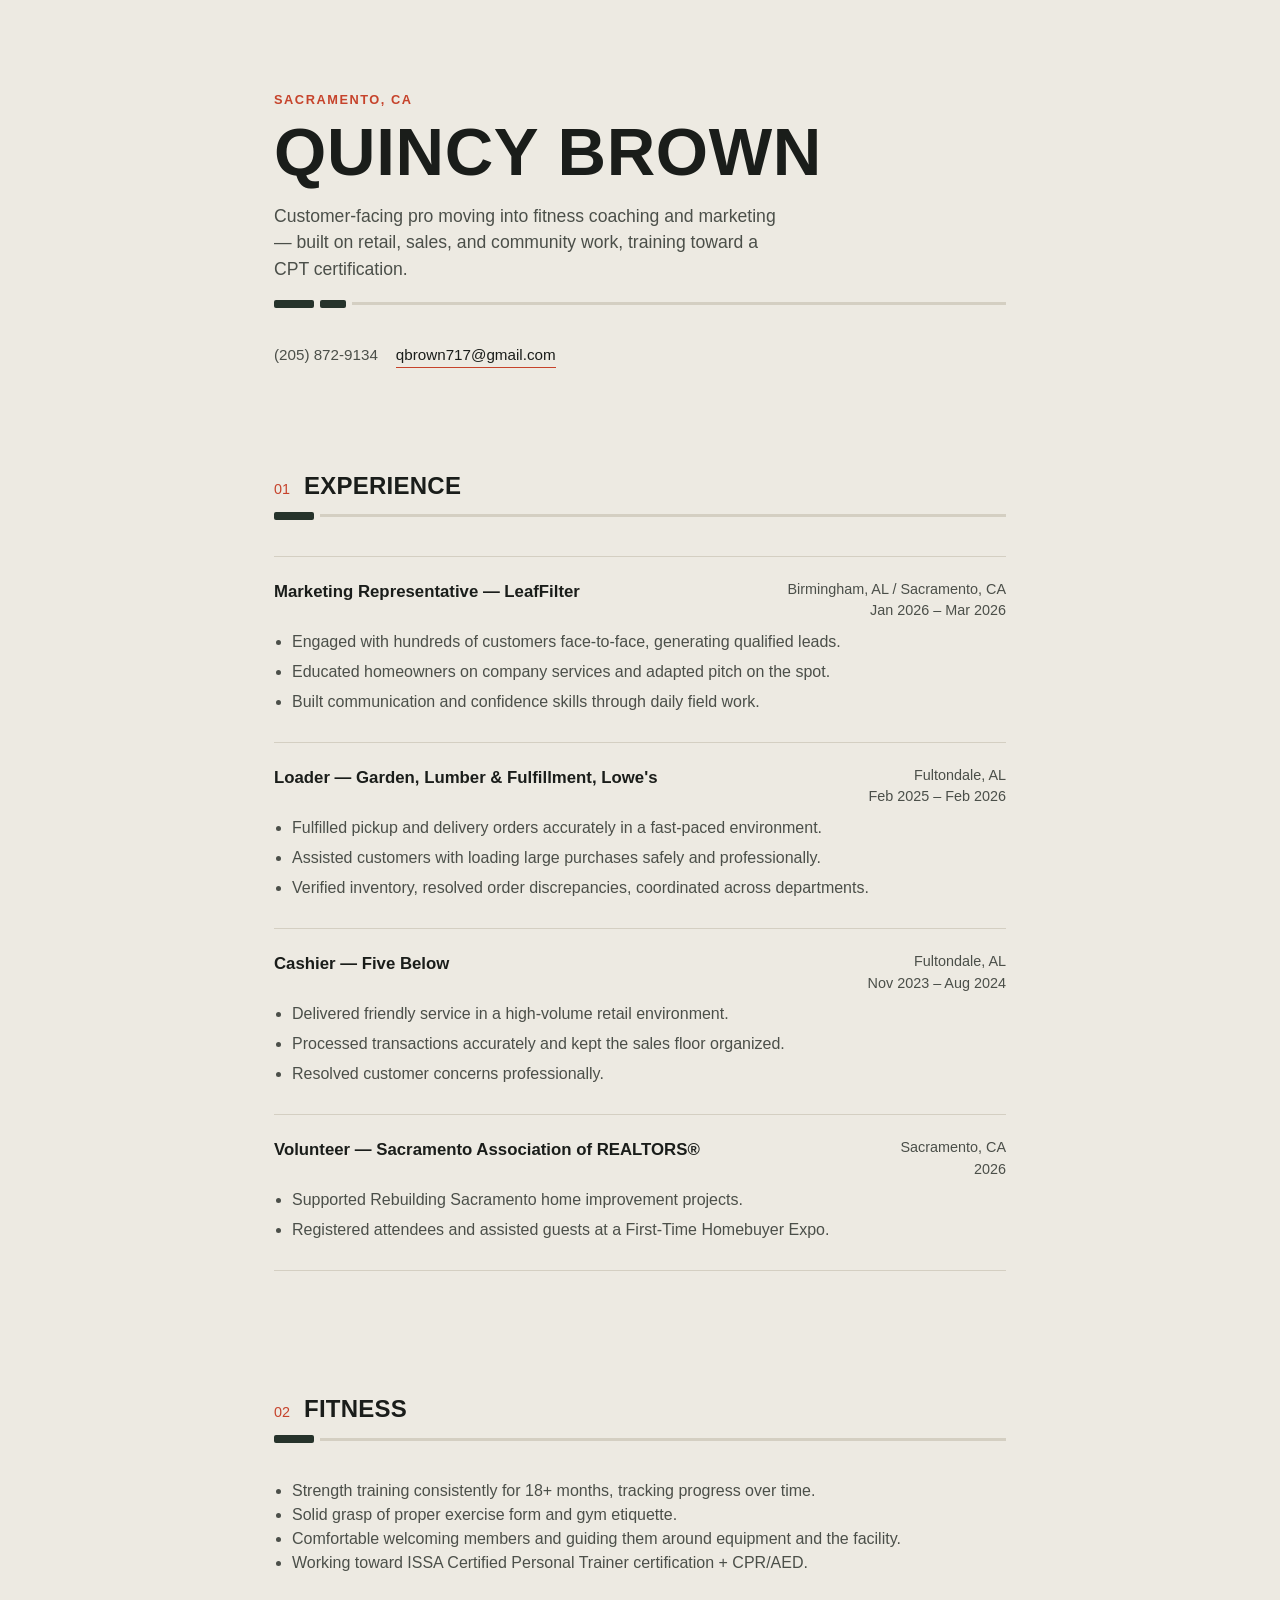
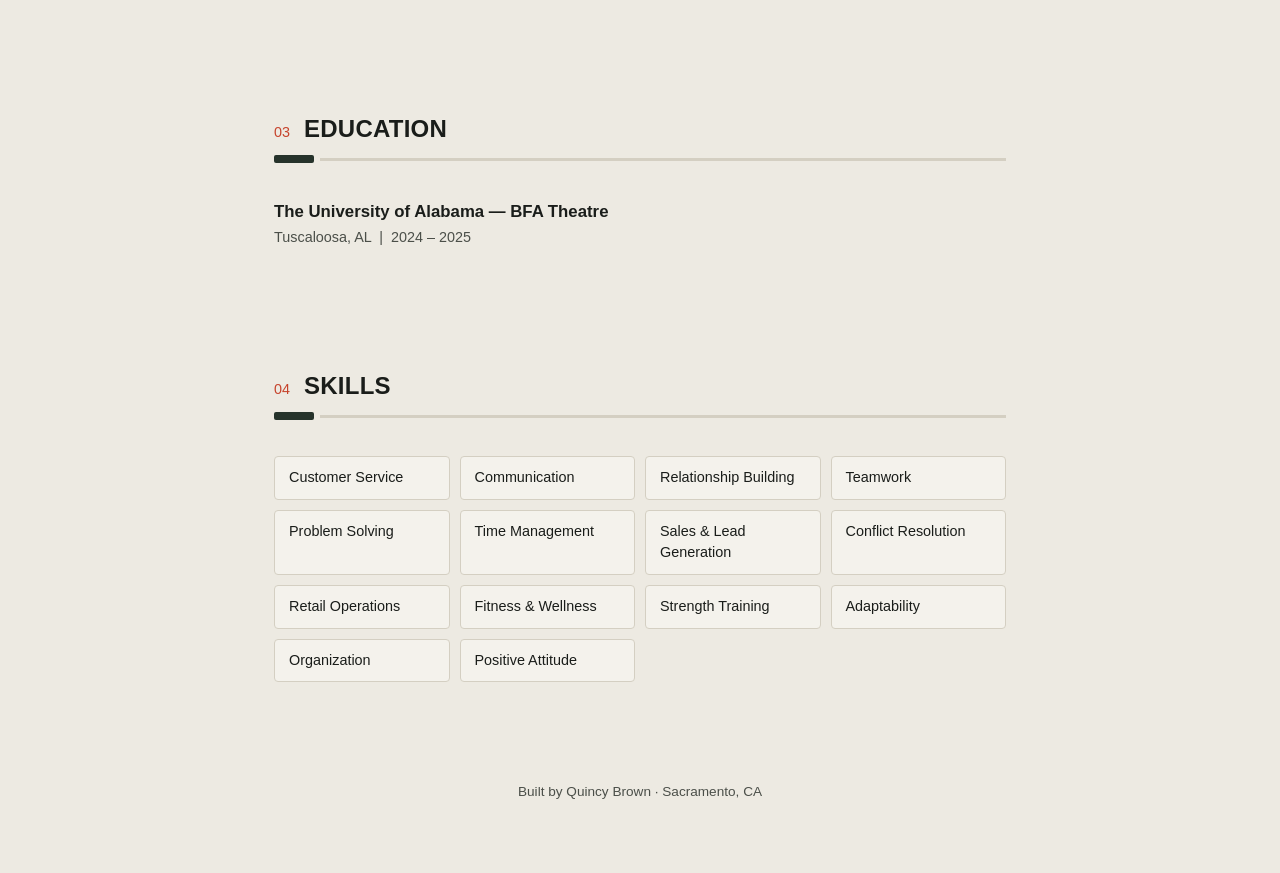
==== index.html @ dd928db1 "Add files via upload" ====
<!DOCTYPE html>
<html lang="en">
<head>
<meta charset="UTF-8">
<meta name="viewport" content="width=device-width, initial-scale=1.0">
<title>Quincy Brown — Resume</title>
<style>

  /* ---------- Tokens ---------- */
  :root{
    --paper: #EDEAE2;
    --ink: #1A1D1A;
    --ink-soft: #4B4F49;
    --red: #C6432B;
    --plate: #26332B;
    --line: #d4cfc2;
  }

  * { box-sizing: border-box; }

  html { scroll-behavior: smooth; }

  body{
    margin: 0;
    background: var(--paper);
    color: var(--ink);
    font-family: 'Inter', -apple-system, BlinkMacSystemFont, sans-serif;
    line-height: 1.5;
  }

  h1, h2, h3, .display {
    font-family: 'Archivo Black', 'Arial Black', sans-serif;
    text-transform: uppercase;
    letter-spacing: 0.01em;
    margin: 0;
  }

  a { color: var(--red); }

  section {
    max-width: 780px;
    margin: 0 auto;
    padding: 60px 24px;
  }

  /* ---------- Rep-line divider (signature element) ---------- */
  .rep-line {
    display: flex;
    align-items: center;
    gap: 6px;
    margin: 8px 0 36px;
  }
  .rep-line .plate {
    width: 26px;
    height: 8px;
    background: var(--plate);
    border-radius: 2px;
  }
  .rep-line .plate:nth-child(1){ width: 40px; }
  .rep-line .bar {
    flex: 1;
    height: 3px;
    background: var(--line);
  }

  /* ---------- Hero ---------- */
  .hero {
    padding-top: 90px;
    padding-bottom: 40px;
  }
  .hero .eyebrow {
    color: var(--red);
    font-weight: 700;
    font-size: 0.8rem;
    letter-spacing: 0.12em;
    text-transform: uppercase;
    margin-bottom: 10px;
  }
  .hero h1 {
    font-size: clamp(2.4rem, 7vw, 4.2rem);
    line-height: 0.98;
  }
  .hero p.tagline {
    max-width: 520px;
    color: var(--ink-soft);
    font-size: 1.1rem;
    margin-top: 18px;
  }
  .contact-row {
    display: flex;
    flex-wrap: wrap;
    gap: 18px;
    margin-top: 28px;
    font-size: 0.95rem;
    color: var(--ink-soft);
  }
  .contact-row a { color: var(--ink); text-decoration: none; border-bottom: 1px solid var(--red); }

  /* ---------- Section headers ---------- */
  .section-head {
    display: flex;
    align-items: baseline;
    gap: 14px;
    margin-bottom: 4px;
  }
  .section-head .num {
    color: var(--red);
    font-family: 'Archivo Black', sans-serif;
    font-size: 0.9rem;
  }
  .section-head h2 {
    font-size: 1.5rem;
  }

  /* ---------- Experience ---------- */
  .job {
    padding: 22px 0;
    border-top: 1px solid var(--line);
  }
  .job:last-child { border-bottom: 1px solid var(--line); }
  .job-head {
    display: flex;
    justify-content: space-between;
    flex-wrap: wrap;
    gap: 8px;
    margin-bottom: 8px;
  }
  .job-title {
    font-weight: 700;
    font-size: 1.05rem;
  }
  .job-meta {
    color: var(--ink-soft);
    font-size: 0.9rem;
    text-align: right;
  }
  .job ul {
    margin: 8px 0 0;
    padding-left: 18px;
    color: var(--ink-soft);
  }
  .job li { margin-bottom: 6px; }

  /* ---------- Skills ---------- */
  .skill-grid {
    display: grid;
    grid-template-columns: repeat(auto-fill, minmax(160px, 1fr));
    gap: 10px;
    margin-top: 20px;
  }
  .skill {
    border: 1px solid var(--line);
    border-radius: 4px;
    padding: 10px 14px;
    font-size: 0.9rem;
    background: rgba(255,255,255,0.35);
  }
  .skill.core::before {
    content: "";
  }

  /* ---------- Education ---------- */
  .edu-title { font-weight: 700; font-size: 1.05rem; }
  .edu-meta { color: var(--ink-soft); font-size: 0.9rem; margin-top: 2px; }

  /* ---------- Footer ---------- */
  footer {
    text-align: center;
    padding: 40px 24px 70px;
    color: var(--ink-soft);
    font-size: 0.85rem;
  }

  @media (max-width: 600px) {
    .job-meta { text-align: left; }
  }

</style>
</head>
<body>

  <section class="hero">
    <div class="eyebrow">Sacramento, CA</div>
    <h1>Quincy Brown</h1>
    <p class="tagline">Customer-facing pro moving into fitness coaching and marketing —
      built on retail, sales, and community work, training toward a CPT certification.</p>
    <div class="rep-line">
      <div class="plate"></div><div class="plate"></div><div class="bar"></div>
    </div>
    <div class="contact-row">
      <span>(205) 872-9134</span>
      <a href="mailto:qbrown717@gmail.com">qbrown717@gmail.com</a>
    </div>
  </section>

  <section id="experience">
    <div class="section-head"><span class="num">01</span><h2>Experience</h2></div>
    <div class="rep-line"><div class="plate"></div><div class="bar"></div></div>

    <div class="job">
      <div class="job-head">
        <div class="job-title">Marketing Representative — LeafFilter</div>
        <div class="job-meta">Birmingham, AL / Sacramento, CA<br>Jan 2026 – Mar 2026</div>
      </div>
      <ul>
        <li>Engaged with hundreds of customers face-to-face, generating qualified leads.</li>
        <li>Educated homeowners on company services and adapted pitch on the spot.</li>
        <li>Built communication and confidence skills through daily field work.</li>
      </ul>
    </div>

    <div class="job">
      <div class="job-head">
        <div class="job-title">Loader — Garden, Lumber & Fulfillment, Lowe's</div>
        <div class="job-meta">Fultondale, AL<br>Feb 2025 – Feb 2026</div>
      </div>
      <ul>
        <li>Fulfilled pickup and delivery orders accurately in a fast-paced environment.</li>
        <li>Assisted customers with loading large purchases safely and professionally.</li>
        <li>Verified inventory, resolved order discrepancies, coordinated across departments.</li>
      </ul>
    </div>

    <div class="job">
      <div class="job-head">
        <div class="job-title">Cashier — Five Below</div>
        <div class="job-meta">Fultondale, AL<br>Nov 2023 – Aug 2024</div>
      </div>
      <ul>
        <li>Delivered friendly service in a high-volume retail environment.</li>
        <li>Processed transactions accurately and kept the sales floor organized.</li>
        <li>Resolved customer concerns professionally.</li>
      </ul>
    </div>

    <div class="job">
      <div class="job-head">
        <div class="job-title">Volunteer — Sacramento Association of REALTORS&reg;</div>
        <div class="job-meta">Sacramento, CA<br>2026</div>
      </div>
      <ul>
        <li>Supported Rebuilding Sacramento home improvement projects.</li>
        <li>Registered attendees and assisted guests at a First-Time Homebuyer Expo.</li>
      </ul>
    </div>
  </section>

  <section id="fitness">
    <div class="section-head"><span class="num">02</span><h2>Fitness</h2></div>
    <div class="rep-line"><div class="plate"></div><div class="bar"></div></div>
    <ul style="color: var(--ink-soft); padding-left: 18px;">
      <li>Strength training consistently for 18+ months, tracking progress over time.</li>
      <li>Solid grasp of proper exercise form and gym etiquette.</li>
      <li>Comfortable welcoming members and guiding them around equipment and the facility.</li>
      <li>Working toward ISSA Certified Personal Trainer certification + CPR/AED.</li>
    </ul>
  </section>

  <section id="education">
    <div class="section-head"><span class="num">03</span><h2>Education</h2></div>
    <div class="rep-line"><div class="plate"></div><div class="bar"></div></div>
    <div class="edu-title">The University of Alabama — BFA Theatre</div>
    <div class="edu-meta">Tuscaloosa, AL &nbsp;|&nbsp; 2024 – 2025</div>
  </section>

  <section id="skills">
    <div class="section-head"><span class="num">04</span><h2>Skills</h2></div>
    <div class="rep-line"><div class="plate"></div><div class="bar"></div></div>
    <div class="skill-grid">
      <div class="skill">Customer Service</div>
      <div class="skill">Communication</div>
      <div class="skill">Relationship Building</div>
      <div class="skill">Teamwork</div>
      <div class="skill">Problem Solving</div>
      <div class="skill">Time Management</div>
      <div class="skill">Sales & Lead Generation</div>
      <div class="skill">Conflict Resolution</div>
      <div class="skill">Retail Operations</div>
      <div class="skill">Fitness & Wellness</div>
      <div class="skill">Strength Training</div>
      <div class="skill">Adaptability</div>
      <div class="skill">Organization</div>
      <div class="skill">Positive Attitude</div>
    </div>
  </section>

  <footer>
    Built by Quincy Brown &middot; Sacramento, CA
  </footer>

</body>
</html>
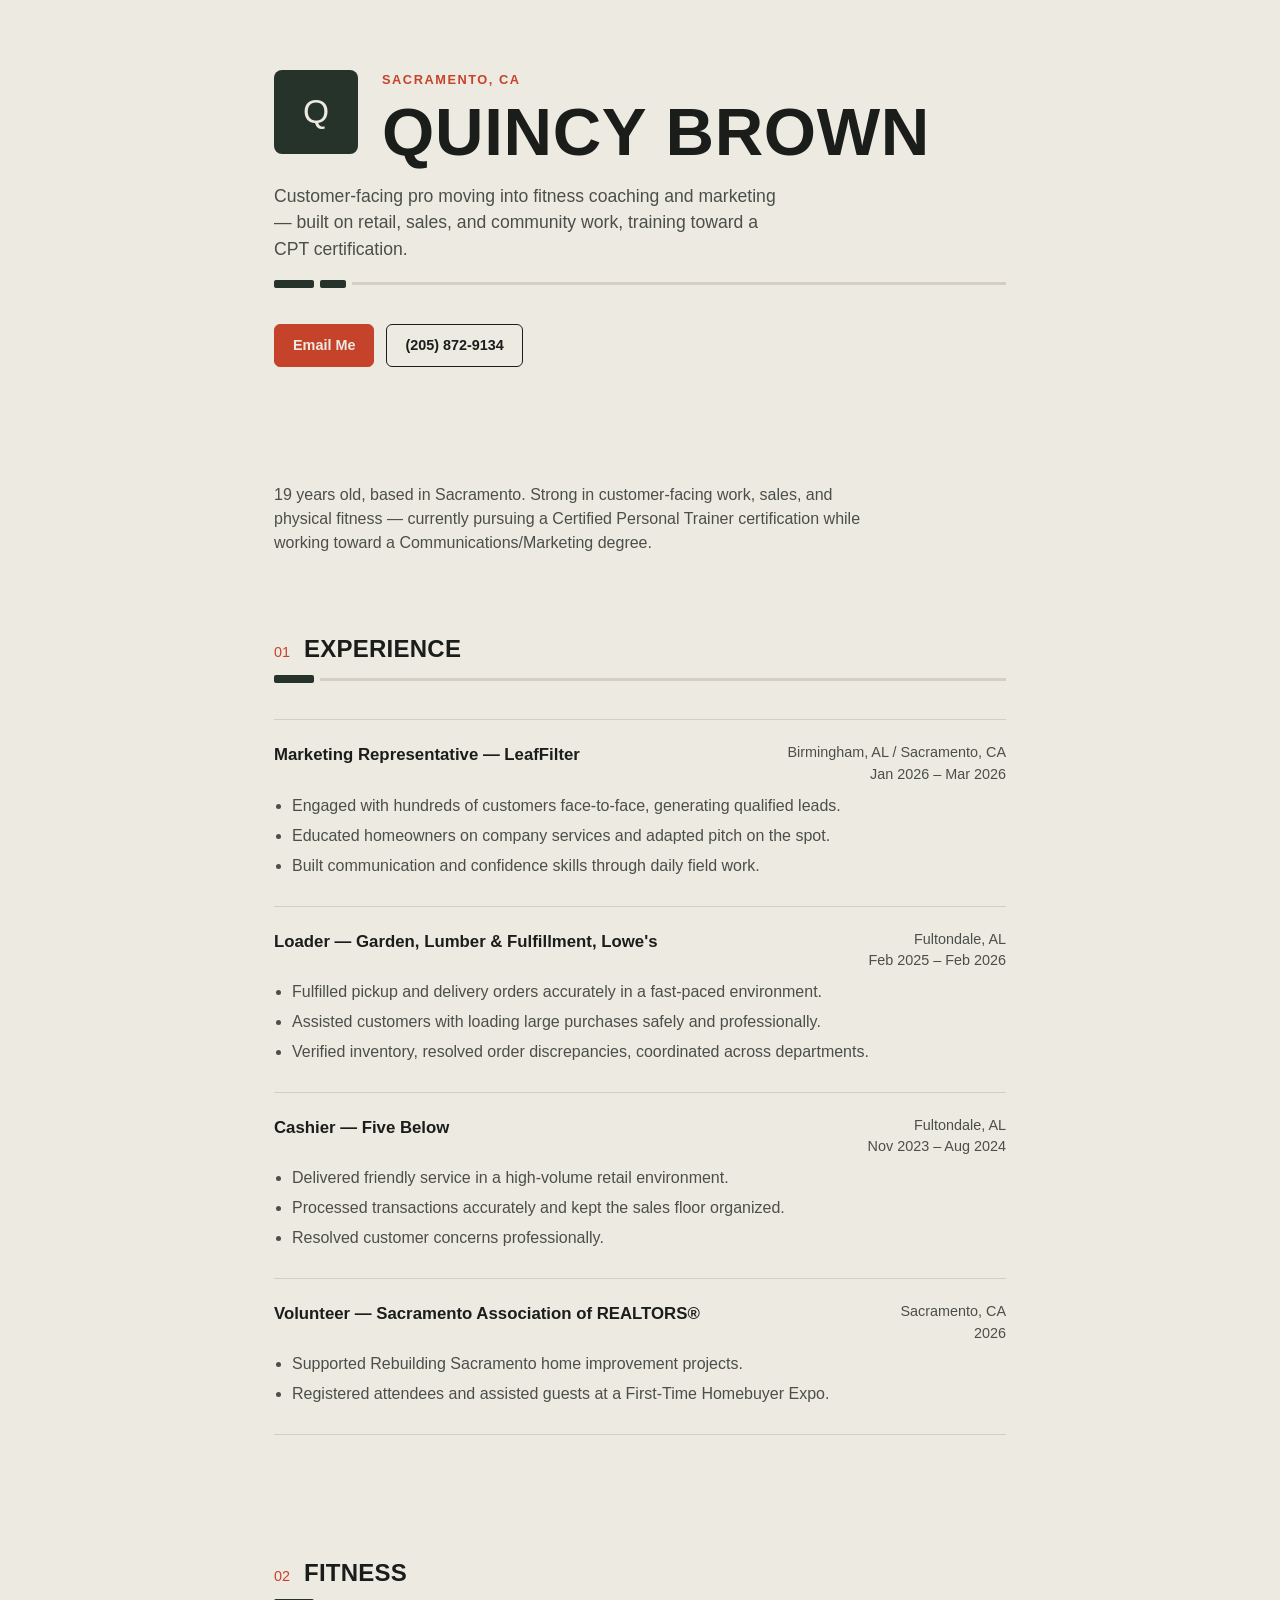
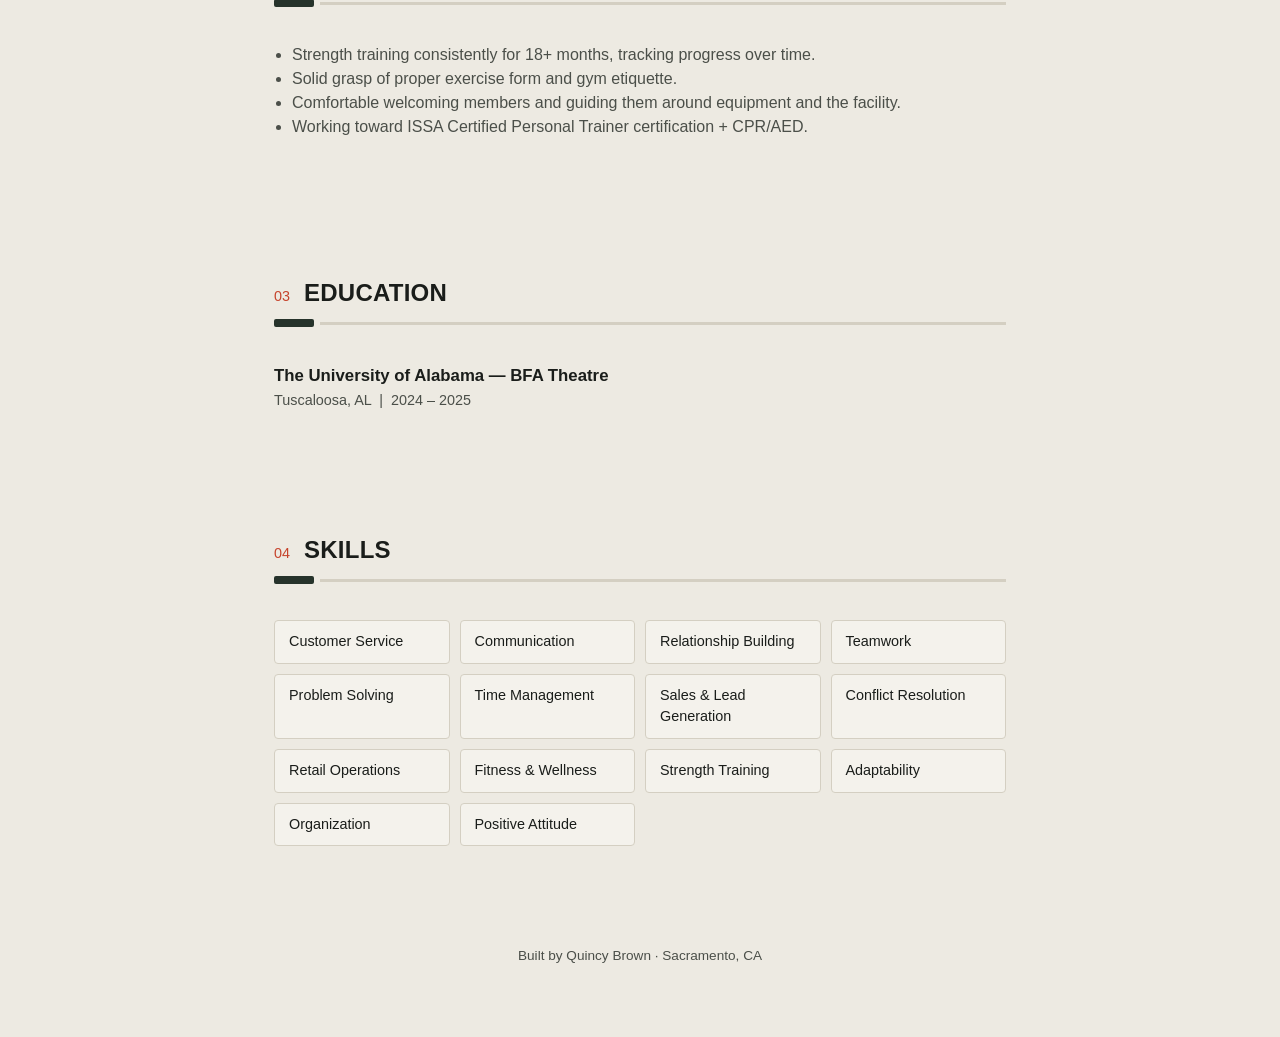
==== commit a3d0a120: "Update index.html" ====
--- a/index.html
+++ b/index.html
@@ -4,6 +4,7 @@
 <meta charset="UTF-8">
 <meta name="viewport" content="width=device-width, initial-scale=1.0">
 <title>Quincy Brown — Resume</title>
+<link rel="icon" href="data:image/svg+xml,<svg xmlns='http://www.w3.org/2000/svg' viewBox='0 0 100 100'><rect width='100' height='100' rx='16' fill='%23C6432B'/><text x='50' y='68' font-size='55' font-family='Arial Black' fill='%23EDEAE2' text-anchor='middle'>Q</text></svg>">
 <style>
 
   /* ---------- Tokens ---------- */
@@ -65,9 +66,29 @@
 
   /* ---------- Hero ---------- */
   .hero {
-    padding-top: 90px;
+    padding-top: 70px;
     padding-bottom: 40px;
   }
+  .hero-top {
+    display: flex;
+    align-items: flex-start;
+    gap: 24px;
+  }
+  .avatar {
+    flex-shrink: 0;
+    width: 84px;
+    height: 84px;
+    border-radius: 8px;
+    background: var(--plate);
+    color: var(--paper);
+    font-family: 'Archivo Black', sans-serif;
+    font-size: 2.1rem;
+    display: flex;
+    align-items: center;
+    justify-content: center;
+    overflow: hidden;
+  }
+  .avatar img { width: 100%; height: 100%; object-fit: cover; }
   .hero .eyebrow {
     color: var(--red);
     font-weight: 700;
@@ -89,12 +110,26 @@
   .contact-row {
     display: flex;
     flex-wrap: wrap;
-    gap: 18px;
+    gap: 12px;
     margin-top: 28px;
-    font-size: 0.95rem;
-    color: var(--ink-soft);
-  }
-  .contact-row a { color: var(--ink); text-decoration: none; border-bottom: 1px solid var(--red); }
+  }
+  .btn {
+    display: inline-flex;
+    align-items: center;
+    gap: 8px;
+    padding: 10px 18px;
+    border-radius: 6px;
+    text-decoration: none;
+    font-size: 0.9rem;
+    font-weight: 600;
+    border: 1px solid var(--ink);
+    color: var(--ink);
+  }
+  .btn.primary {
+    background: var(--red);
+    border-color: var(--red);
+    color: var(--paper);
+  }
 
   /* ---------- Section headers ---------- */
   .section-head {
@@ -173,6 +208,9 @@
 
   @media (max-width: 600px) {
     .job-meta { text-align: left; }
+    .avatar { width: 64px; height: 64px; font-size: 1.6rem; }
+    .hero { padding-top: 50px; }
+    section { padding: 44px 20px; }
   }
 
 </style>
@@ -180,17 +218,33 @@
 <body>
 
   <section class="hero">
-    <div class="eyebrow">Sacramento, CA</div>
-    <h1>Quincy Brown</h1>
+    <div class="hero-top">
+      <div class="avatar">
+        <!-- Swap this for a real photo: <img src="photo.jpg" alt="Quincy Brown"> -->
+        Q
+      </div>
+      <div>
+        <div class="eyebrow">Sacramento, CA</div>
+        <h1>Quincy Brown</h1>
+      </div>
+    </div>
     <p class="tagline">Customer-facing pro moving into fitness coaching and marketing —
       built on retail, sales, and community work, training toward a CPT certification.</p>
     <div class="rep-line">
       <div class="plate"></div><div class="plate"></div><div class="bar"></div>
     </div>
     <div class="contact-row">
-      <span>(205) 872-9134</span>
-      <a href="mailto:qbrown717@gmail.com">qbrown717@gmail.com</a>
-    </div>
+      <a class="btn primary" href="mailto:qbrown717@gmail.com">Email Me</a>
+      <a class="btn" href="tel:2058729134">(205) 872-9134</a>
+    </div>
+  </section>
+
+  <section id="about" style="padding-bottom: 0;">
+    <p style="color: var(--ink-soft); font-size: 1rem; max-width: 620px;">
+      19 years old, based in Sacramento. Strong in customer-facing work, sales,
+      and physical fitness — currently pursuing a Certified Personal Trainer
+      certification while working toward a Communications/Marketing degree.
+    </p>
   </section>
 
   <section id="experience">
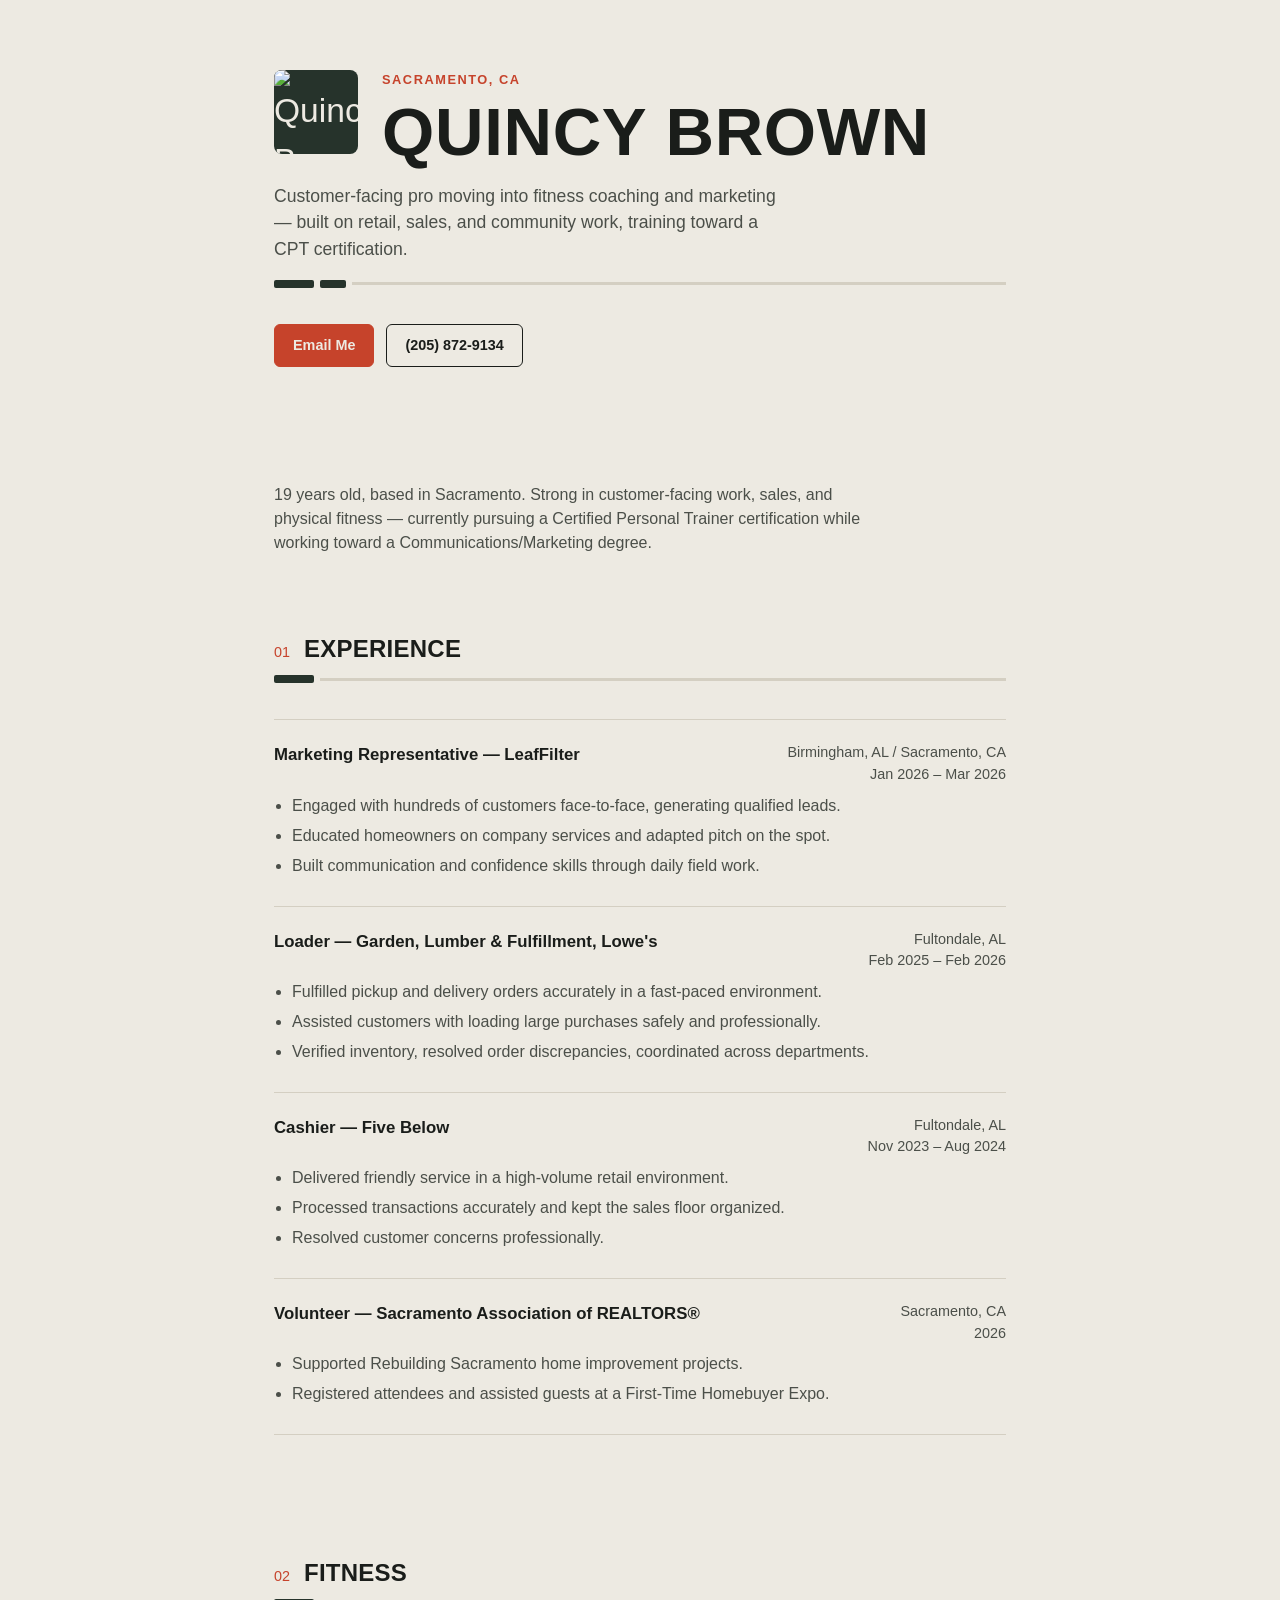
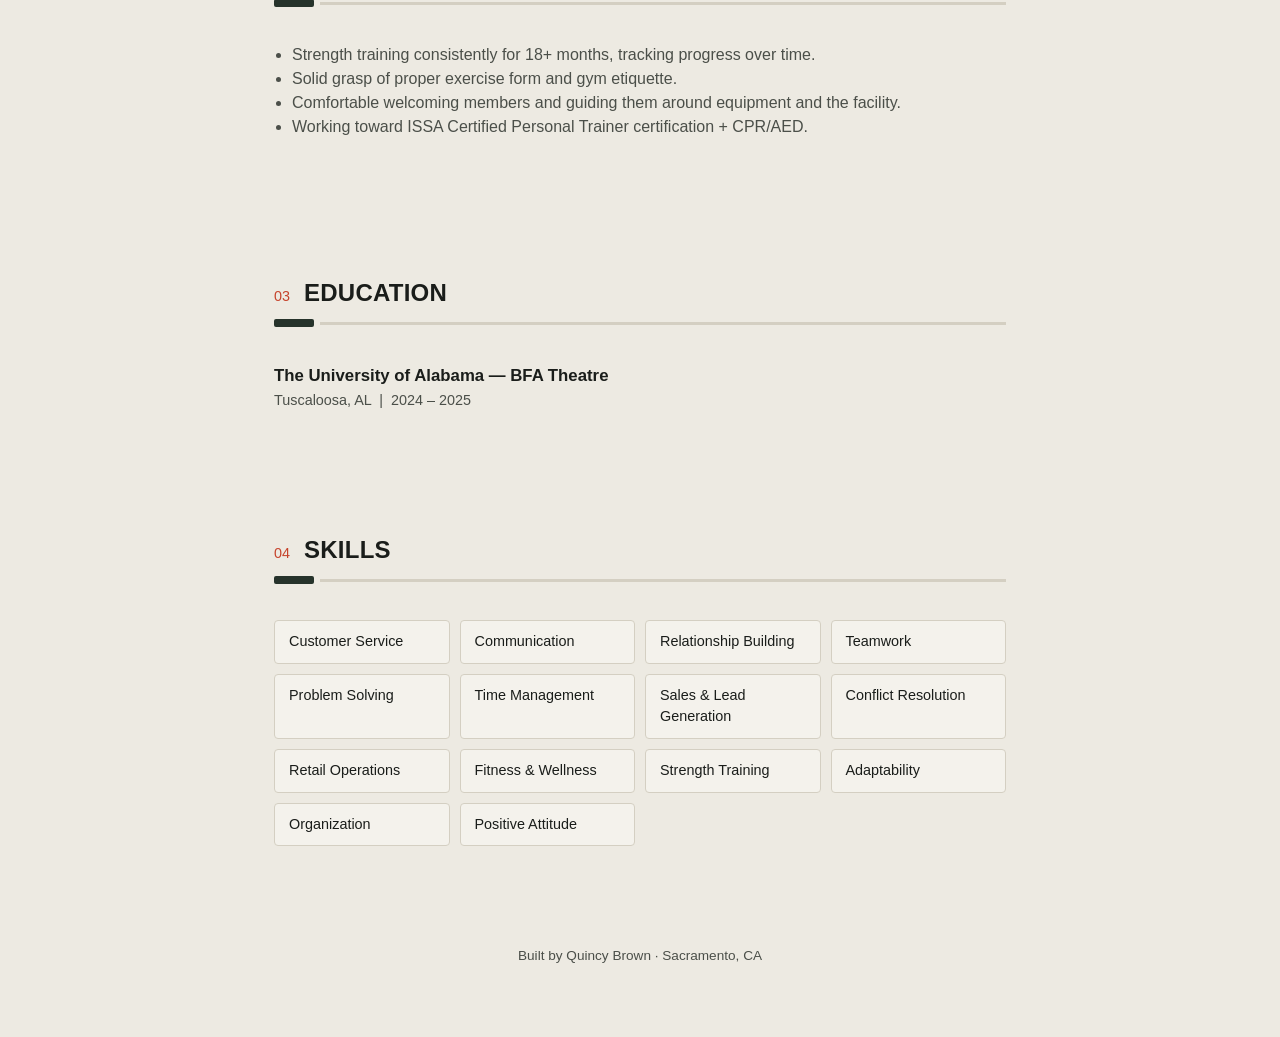
==== commit 9449e0ca: "Update index.html" ====
--- a/index.html
+++ b/index.html
@@ -220,8 +220,7 @@
   <section class="hero">
     <div class="hero-top">
       <div class="avatar">
-        <!-- Swap this for a real photo: <img src="photo.jpg" alt="Quincy Brown"> -->
-        Q
+        <img src="photo.jpg" alt="Quincy Brown">
       </div>
       <div>
         <div class="eyebrow">Sacramento, CA</div>
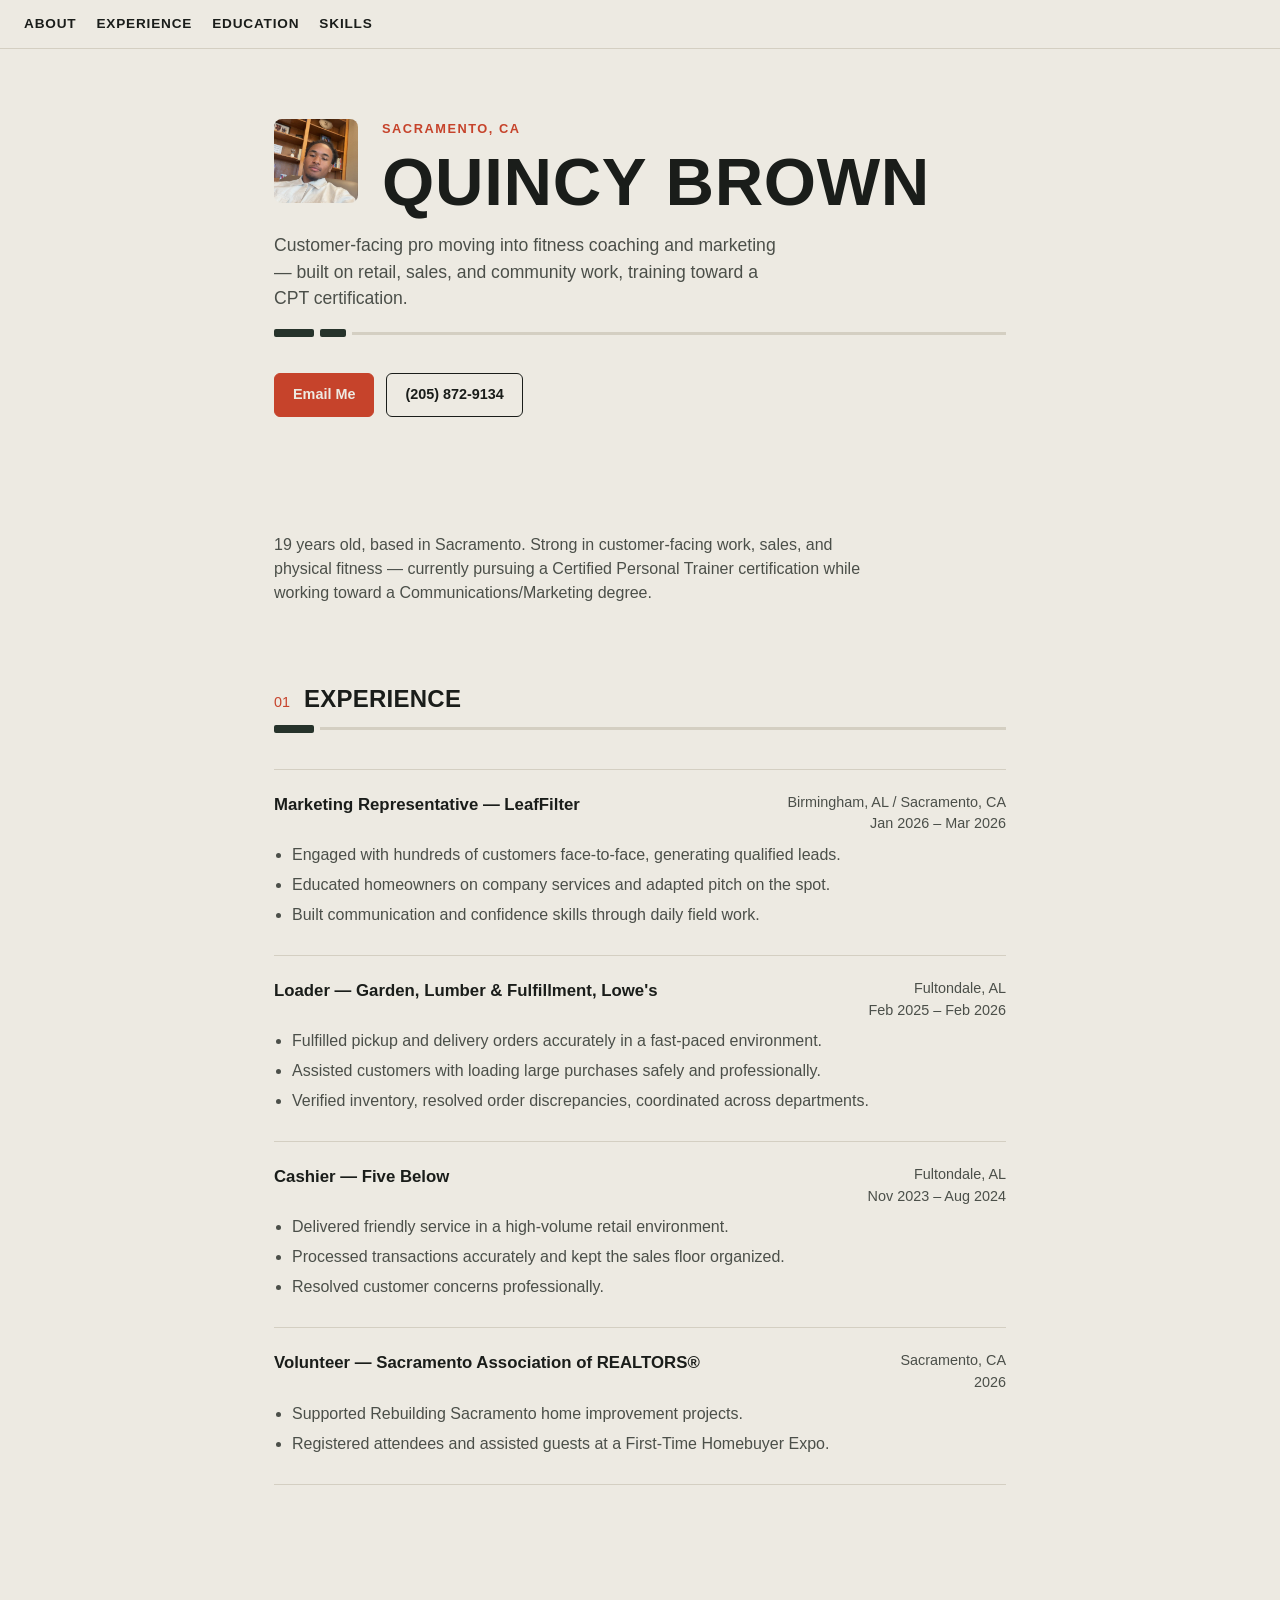
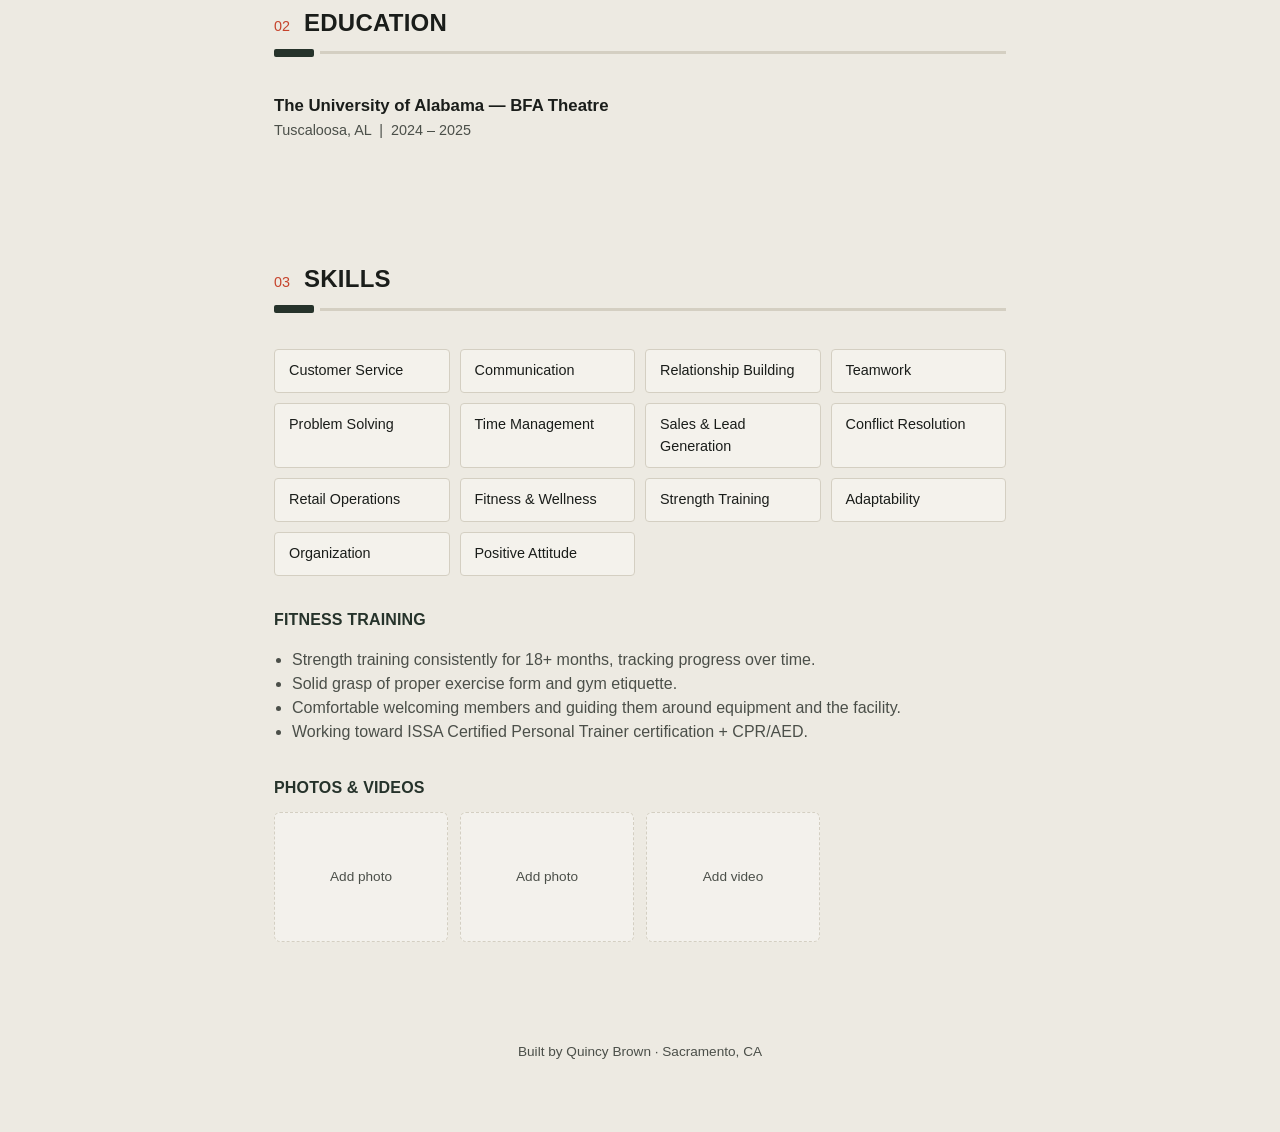
==== commit 1aefcc96: "Update index.html" ====
--- a/index.html
+++ b/index.html
@@ -63,6 +63,28 @@
     height: 3px;
     background: var(--line);
   }
+
+  /* ---------- Nav ---------- */
+  .site-nav {
+    position: sticky;
+    top: 0;
+    z-index: 10;
+    display: flex;
+    gap: 20px;
+    padding: 14px 24px;
+    background: rgba(237,234,226,0.92);
+    backdrop-filter: blur(6px);
+    border-bottom: 1px solid var(--line);
+  }
+  .site-nav a {
+    color: var(--ink);
+    text-decoration: none;
+    font-size: 0.85rem;
+    font-weight: 600;
+    text-transform: uppercase;
+    letter-spacing: 0.06em;
+  }
+  .site-nav a:hover { color: var(--red); }
 
   /* ---------- Hero ---------- */
   .hero {
@@ -198,6 +220,30 @@
   .edu-title { font-weight: 700; font-size: 1.05rem; }
   .edu-meta { color: var(--ink-soft); font-size: 0.9rem; margin-top: 2px; }
 
+  /* ---------- Skills sub-sections ---------- */
+  .sub-head {
+    font-size: 1rem;
+    margin-top: 32px;
+    margin-bottom: 12px;
+    color: var(--plate);
+  }
+  .media-grid {
+    display: grid;
+    grid-template-columns: repeat(auto-fill, minmax(160px, 1fr));
+    gap: 12px;
+  }
+  .media-item {
+    aspect-ratio: 4 / 3;
+    border: 1px dashed var(--line);
+    border-radius: 6px;
+    display: flex;
+    align-items: center;
+    justify-content: center;
+    color: var(--ink-soft);
+    font-size: 0.85rem;
+    background: rgba(255,255,255,0.35);
+  }
+
   /* ---------- Footer ---------- */
   footer {
     text-align: center;
@@ -216,6 +262,13 @@
 </style>
 </head>
 <body>
+
+  <nav class="site-nav">
+    <a href="#about">About</a>
+    <a href="#experience">Experience</a>
+    <a href="#education">Education</a>
+    <a href="#skills">Skills</a>
+  </nav>
 
   <section class="hero">
     <div class="hero-top">
@@ -298,26 +351,15 @@
     </div>
   </section>
 
-  <section id="fitness">
-    <div class="section-head"><span class="num">02</span><h2>Fitness</h2></div>
-    <div class="rep-line"><div class="plate"></div><div class="bar"></div></div>
-    <ul style="color: var(--ink-soft); padding-left: 18px;">
-      <li>Strength training consistently for 18+ months, tracking progress over time.</li>
-      <li>Solid grasp of proper exercise form and gym etiquette.</li>
-      <li>Comfortable welcoming members and guiding them around equipment and the facility.</li>
-      <li>Working toward ISSA Certified Personal Trainer certification + CPR/AED.</li>
-    </ul>
-  </section>
-
   <section id="education">
-    <div class="section-head"><span class="num">03</span><h2>Education</h2></div>
+    <div class="section-head"><span class="num">02</span><h2>Education</h2></div>
     <div class="rep-line"><div class="plate"></div><div class="bar"></div></div>
     <div class="edu-title">The University of Alabama — BFA Theatre</div>
     <div class="edu-meta">Tuscaloosa, AL &nbsp;|&nbsp; 2024 – 2025</div>
   </section>
 
   <section id="skills">
-    <div class="section-head"><span class="num">04</span><h2>Skills</h2></div>
+    <div class="section-head"><span class="num">03</span><h2>Skills</h2></div>
     <div class="rep-line"><div class="plate"></div><div class="bar"></div></div>
     <div class="skill-grid">
       <div class="skill">Customer Service</div>
@@ -335,6 +377,21 @@
       <div class="skill">Organization</div>
       <div class="skill">Positive Attitude</div>
     </div>
+
+    <h3 class="sub-head">Fitness Training</h3>
+    <ul style="color: var(--ink-soft); padding-left: 18px;">
+      <li>Strength training consistently for 18+ months, tracking progress over time.</li>
+      <li>Solid grasp of proper exercise form and gym etiquette.</li>
+      <li>Comfortable welcoming members and guiding them around equipment and the facility.</li>
+      <li>Working toward ISSA Certified Personal Trainer certification + CPR/AED.</li>
+    </ul>
+
+    <h3 class="sub-head">Photos &amp; Videos</h3>
+    <div class="media-grid">
+      <div class="media-item"><span>Add photo</span></div>
+      <div class="media-item"><span>Add photo</span></div>
+      <div class="media-item"><span>Add video</span></div>
+    </div>
   </section>
 
   <footer>
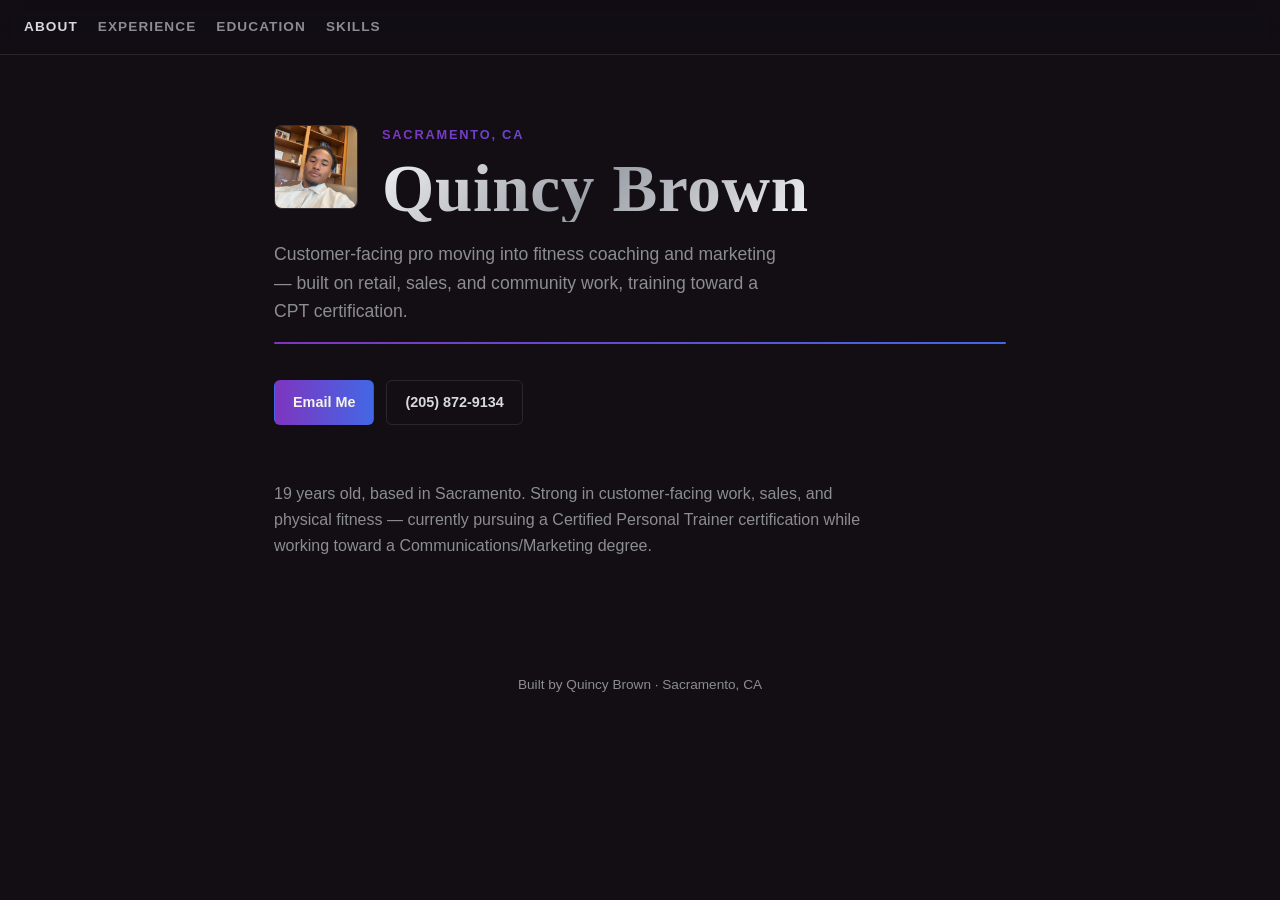
==== commit 04e7e465: "Add files via upload" ====
--- a/index.html
+++ b/index.html
@@ -4,270 +4,16 @@
 <meta charset="UTF-8">
 <meta name="viewport" content="width=device-width, initial-scale=1.0">
 <title>Quincy Brown — Resume</title>
-<link rel="icon" href="data:image/svg+xml,<svg xmlns='http://www.w3.org/2000/svg' viewBox='0 0 100 100'><rect width='100' height='100' rx='16' fill='%23C6432B'/><text x='50' y='68' font-size='55' font-family='Arial Black' fill='%23EDEAE2' text-anchor='middle'>Q</text></svg>">
-<style>
-
-  /* ---------- Tokens ---------- */
-  :root{
-    --paper: #EDEAE2;
-    --ink: #1A1D1A;
-    --ink-soft: #4B4F49;
-    --red: #C6432B;
-    --plate: #26332B;
-    --line: #d4cfc2;
-  }
-
-  * { box-sizing: border-box; }
-
-  html { scroll-behavior: smooth; }
-
-  body{
-    margin: 0;
-    background: var(--paper);
-    color: var(--ink);
-    font-family: 'Inter', -apple-system, BlinkMacSystemFont, sans-serif;
-    line-height: 1.5;
-  }
-
-  h1, h2, h3, .display {
-    font-family: 'Archivo Black', 'Arial Black', sans-serif;
-    text-transform: uppercase;
-    letter-spacing: 0.01em;
-    margin: 0;
-  }
-
-  a { color: var(--red); }
-
-  section {
-    max-width: 780px;
-    margin: 0 auto;
-    padding: 60px 24px;
-  }
-
-  /* ---------- Rep-line divider (signature element) ---------- */
-  .rep-line {
-    display: flex;
-    align-items: center;
-    gap: 6px;
-    margin: 8px 0 36px;
-  }
-  .rep-line .plate {
-    width: 26px;
-    height: 8px;
-    background: var(--plate);
-    border-radius: 2px;
-  }
-  .rep-line .plate:nth-child(1){ width: 40px; }
-  .rep-line .bar {
-    flex: 1;
-    height: 3px;
-    background: var(--line);
-  }
-
-  /* ---------- Nav ---------- */
-  .site-nav {
-    position: sticky;
-    top: 0;
-    z-index: 10;
-    display: flex;
-    gap: 20px;
-    padding: 14px 24px;
-    background: rgba(237,234,226,0.92);
-    backdrop-filter: blur(6px);
-    border-bottom: 1px solid var(--line);
-  }
-  .site-nav a {
-    color: var(--ink);
-    text-decoration: none;
-    font-size: 0.85rem;
-    font-weight: 600;
-    text-transform: uppercase;
-    letter-spacing: 0.06em;
-  }
-  .site-nav a:hover { color: var(--red); }
-
-  /* ---------- Hero ---------- */
-  .hero {
-    padding-top: 70px;
-    padding-bottom: 40px;
-  }
-  .hero-top {
-    display: flex;
-    align-items: flex-start;
-    gap: 24px;
-  }
-  .avatar {
-    flex-shrink: 0;
-    width: 84px;
-    height: 84px;
-    border-radius: 8px;
-    background: var(--plate);
-    color: var(--paper);
-    font-family: 'Archivo Black', sans-serif;
-    font-size: 2.1rem;
-    display: flex;
-    align-items: center;
-    justify-content: center;
-    overflow: hidden;
-  }
-  .avatar img { width: 100%; height: 100%; object-fit: cover; }
-  .hero .eyebrow {
-    color: var(--red);
-    font-weight: 700;
-    font-size: 0.8rem;
-    letter-spacing: 0.12em;
-    text-transform: uppercase;
-    margin-bottom: 10px;
-  }
-  .hero h1 {
-    font-size: clamp(2.4rem, 7vw, 4.2rem);
-    line-height: 0.98;
-  }
-  .hero p.tagline {
-    max-width: 520px;
-    color: var(--ink-soft);
-    font-size: 1.1rem;
-    margin-top: 18px;
-  }
-  .contact-row {
-    display: flex;
-    flex-wrap: wrap;
-    gap: 12px;
-    margin-top: 28px;
-  }
-  .btn {
-    display: inline-flex;
-    align-items: center;
-    gap: 8px;
-    padding: 10px 18px;
-    border-radius: 6px;
-    text-decoration: none;
-    font-size: 0.9rem;
-    font-weight: 600;
-    border: 1px solid var(--ink);
-    color: var(--ink);
-  }
-  .btn.primary {
-    background: var(--red);
-    border-color: var(--red);
-    color: var(--paper);
-  }
-
-  /* ---------- Section headers ---------- */
-  .section-head {
-    display: flex;
-    align-items: baseline;
-    gap: 14px;
-    margin-bottom: 4px;
-  }
-  .section-head .num {
-    color: var(--red);
-    font-family: 'Archivo Black', sans-serif;
-    font-size: 0.9rem;
-  }
-  .section-head h2 {
-    font-size: 1.5rem;
-  }
-
-  /* ---------- Experience ---------- */
-  .job {
-    padding: 22px 0;
-    border-top: 1px solid var(--line);
-  }
-  .job:last-child { border-bottom: 1px solid var(--line); }
-  .job-head {
-    display: flex;
-    justify-content: space-between;
-    flex-wrap: wrap;
-    gap: 8px;
-    margin-bottom: 8px;
-  }
-  .job-title {
-    font-weight: 700;
-    font-size: 1.05rem;
-  }
-  .job-meta {
-    color: var(--ink-soft);
-    font-size: 0.9rem;
-    text-align: right;
-  }
-  .job ul {
-    margin: 8px 0 0;
-    padding-left: 18px;
-    color: var(--ink-soft);
-  }
-  .job li { margin-bottom: 6px; }
-
-  /* ---------- Skills ---------- */
-  .skill-grid {
-    display: grid;
-    grid-template-columns: repeat(auto-fill, minmax(160px, 1fr));
-    gap: 10px;
-    margin-top: 20px;
-  }
-  .skill {
-    border: 1px solid var(--line);
-    border-radius: 4px;
-    padding: 10px 14px;
-    font-size: 0.9rem;
-    background: rgba(255,255,255,0.35);
-  }
-  .skill.core::before {
-    content: "";
-  }
-
-  /* ---------- Education ---------- */
-  .edu-title { font-weight: 700; font-size: 1.05rem; }
-  .edu-meta { color: var(--ink-soft); font-size: 0.9rem; margin-top: 2px; }
-
-  /* ---------- Skills sub-sections ---------- */
-  .sub-head {
-    font-size: 1rem;
-    margin-top: 32px;
-    margin-bottom: 12px;
-    color: var(--plate);
-  }
-  .media-grid {
-    display: grid;
-    grid-template-columns: repeat(auto-fill, minmax(160px, 1fr));
-    gap: 12px;
-  }
-  .media-item {
-    aspect-ratio: 4 / 3;
-    border: 1px dashed var(--line);
-    border-radius: 6px;
-    display: flex;
-    align-items: center;
-    justify-content: center;
-    color: var(--ink-soft);
-    font-size: 0.85rem;
-    background: rgba(255,255,255,0.35);
-  }
-
-  /* ---------- Footer ---------- */
-  footer {
-    text-align: center;
-    padding: 40px 24px 70px;
-    color: var(--ink-soft);
-    font-size: 0.85rem;
-  }
-
-  @media (max-width: 600px) {
-    .job-meta { text-align: left; }
-    .avatar { width: 64px; height: 64px; font-size: 1.6rem; }
-    .hero { padding-top: 50px; }
-    section { padding: 44px 20px; }
-  }
-
-</style>
+<link rel="icon" href="data:image/svg+xml,<svg xmlns='http://www.w3.org/2000/svg' viewBox='0 0 100 100'><rect width='100' height='100' rx='16' fill='%237E35BF'/><text x='50' y='68' font-size='55' font-family='Georgia' fill='%23F5F2EC' text-anchor='middle'>Q</text></svg>">
+<link rel="stylesheet" href="style.css">
 </head>
 <body>
 
   <nav class="site-nav">
-    <a href="#about">About</a>
-    <a href="#experience">Experience</a>
-    <a href="#education">Education</a>
-    <a href="#skills">Skills</a>
+    <a href="index.html" class="active">About</a>
+    <a href="experience.html">Experience</a>
+    <a href="education.html">Education</a>
+    <a href="skills.html">Skills</a>
   </nav>
 
   <section class="hero">
@@ -276,122 +22,25 @@
         <img src="photo.jpg" alt="Quincy Brown">
       </div>
       <div>
-        <div class="eyebrow">Sacramento, CA</div>
-        <h1>Quincy Brown</h1>
+        <div class="eyebrow gradient-text">Sacramento, CA</div>
+        <h1 class="silver-text">Quincy Brown</h1>
       </div>
     </div>
     <p class="tagline">Customer-facing pro moving into fitness coaching and marketing —
       built on retail, sales, and community work, training toward a CPT certification.</p>
-    <div class="rep-line">
-      <div class="plate"></div><div class="plate"></div><div class="bar"></div>
-    </div>
+    <div class="gradient-bar"></div>
     <div class="contact-row">
       <a class="btn primary" href="mailto:qbrown717@gmail.com">Email Me</a>
       <a class="btn" href="tel:2058729134">(205) 872-9134</a>
     </div>
   </section>
 
-  <section id="about" style="padding-bottom: 0;">
+  <section id="about" style="padding-top: 0;">
     <p style="color: var(--ink-soft); font-size: 1rem; max-width: 620px;">
       19 years old, based in Sacramento. Strong in customer-facing work, sales,
       and physical fitness — currently pursuing a Certified Personal Trainer
       certification while working toward a Communications/Marketing degree.
     </p>
-  </section>
-
-  <section id="experience">
-    <div class="section-head"><span class="num">01</span><h2>Experience</h2></div>
-    <div class="rep-line"><div class="plate"></div><div class="bar"></div></div>
-
-    <div class="job">
-      <div class="job-head">
-        <div class="job-title">Marketing Representative — LeafFilter</div>
-        <div class="job-meta">Birmingham, AL / Sacramento, CA<br>Jan 2026 – Mar 2026</div>
-      </div>
-      <ul>
-        <li>Engaged with hundreds of customers face-to-face, generating qualified leads.</li>
-        <li>Educated homeowners on company services and adapted pitch on the spot.</li>
-        <li>Built communication and confidence skills through daily field work.</li>
-      </ul>
-    </div>
-
-    <div class="job">
-      <div class="job-head">
-        <div class="job-title">Loader — Garden, Lumber & Fulfillment, Lowe's</div>
-        <div class="job-meta">Fultondale, AL<br>Feb 2025 – Feb 2026</div>
-      </div>
-      <ul>
-        <li>Fulfilled pickup and delivery orders accurately in a fast-paced environment.</li>
-        <li>Assisted customers with loading large purchases safely and professionally.</li>
-        <li>Verified inventory, resolved order discrepancies, coordinated across departments.</li>
-      </ul>
-    </div>
-
-    <div class="job">
-      <div class="job-head">
-        <div class="job-title">Cashier — Five Below</div>
-        <div class="job-meta">Fultondale, AL<br>Nov 2023 – Aug 2024</div>
-      </div>
-      <ul>
-        <li>Delivered friendly service in a high-volume retail environment.</li>
-        <li>Processed transactions accurately and kept the sales floor organized.</li>
-        <li>Resolved customer concerns professionally.</li>
-      </ul>
-    </div>
-
-    <div class="job">
-      <div class="job-head">
-        <div class="job-title">Volunteer — Sacramento Association of REALTORS&reg;</div>
-        <div class="job-meta">Sacramento, CA<br>2026</div>
-      </div>
-      <ul>
-        <li>Supported Rebuilding Sacramento home improvement projects.</li>
-        <li>Registered attendees and assisted guests at a First-Time Homebuyer Expo.</li>
-      </ul>
-    </div>
-  </section>
-
-  <section id="education">
-    <div class="section-head"><span class="num">02</span><h2>Education</h2></div>
-    <div class="rep-line"><div class="plate"></div><div class="bar"></div></div>
-    <div class="edu-title">The University of Alabama — BFA Theatre</div>
-    <div class="edu-meta">Tuscaloosa, AL &nbsp;|&nbsp; 2024 – 2025</div>
-  </section>
-
-  <section id="skills">
-    <div class="section-head"><span class="num">03</span><h2>Skills</h2></div>
-    <div class="rep-line"><div class="plate"></div><div class="bar"></div></div>
-    <div class="skill-grid">
-      <div class="skill">Customer Service</div>
-      <div class="skill">Communication</div>
-      <div class="skill">Relationship Building</div>
-      <div class="skill">Teamwork</div>
-      <div class="skill">Problem Solving</div>
-      <div class="skill">Time Management</div>
-      <div class="skill">Sales & Lead Generation</div>
-      <div class="skill">Conflict Resolution</div>
-      <div class="skill">Retail Operations</div>
-      <div class="skill">Fitness & Wellness</div>
-      <div class="skill">Strength Training</div>
-      <div class="skill">Adaptability</div>
-      <div class="skill">Organization</div>
-      <div class="skill">Positive Attitude</div>
-    </div>
-
-    <h3 class="sub-head">Fitness Training</h3>
-    <ul style="color: var(--ink-soft); padding-left: 18px;">
-      <li>Strength training consistently for 18+ months, tracking progress over time.</li>
-      <li>Solid grasp of proper exercise form and gym etiquette.</li>
-      <li>Comfortable welcoming members and guiding them around equipment and the facility.</li>
-      <li>Working toward ISSA Certified Personal Trainer certification + CPR/AED.</li>
-    </ul>
-
-    <h3 class="sub-head">Photos &amp; Videos</h3>
-    <div class="media-grid">
-      <div class="media-item"><span>Add photo</span></div>
-      <div class="media-item"><span>Add photo</span></div>
-      <div class="media-item"><span>Add video</span></div>
-    </div>
   </section>
 
   <footer>
--- a/style.css
+++ b/style.css
@@ -0,0 +1,257 @@
+/* ---------- Tokens ---------- */
+:root{
+  --bg: #120E14;
+  --card: rgba(255,255,255,0.04);
+  --ink: #D8D9DC;
+  --ink-soft: #8B8D93;
+  --purple: #7E35BF;
+  --blue: #4367E6;
+  --line: rgba(255,255,255,0.10);
+}
+
+* { box-sizing: border-box; }
+
+html { scroll-behavior: smooth; }
+
+body{
+  margin: 0;
+  background: var(--bg);
+  color: var(--ink);
+  font-family: -apple-system, BlinkMacSystemFont, 'Inter', sans-serif;
+  line-height: 1.6;
+}
+
+a { color: var(--ink); }
+
+section {
+  max-width: 780px;
+  margin: 0 auto;
+  padding: 60px 24px;
+}
+
+.gradient-bar {
+  height: 2px;
+  width: 100%;
+  border-radius: 2px;
+  background: linear-gradient(90deg, var(--purple), var(--blue));
+  margin: 10px 0 36px;
+}
+
+.gradient-text {
+  background: linear-gradient(90deg, var(--purple), var(--blue));
+  -webkit-background-clip: text;
+  background-clip: text;
+  color: transparent;
+}
+
+.silver-text {
+  background: linear-gradient(135deg, #F0F0F2, #9CA0A8, #F0F0F2);
+  -webkit-background-clip: text;
+  background-clip: text;
+  color: transparent;
+}
+
+/* ---------- Nav ---------- */
+.site-nav {
+  position: sticky;
+  top: 0;
+  z-index: 10;
+  display: flex;
+  gap: 20px;
+  padding: 16px 24px;
+  background: rgba(18,14,20,0.85);
+  backdrop-filter: blur(8px);
+  border-bottom: 1px solid var(--line);
+}
+.site-nav a {
+  color: var(--ink-soft);
+  text-decoration: none;
+  font-size: 0.85rem;
+  font-weight: 600;
+  text-transform: uppercase;
+  letter-spacing: 0.08em;
+}
+.site-nav a:hover,
+.site-nav a.active { color: var(--ink); }
+
+/* ---------- Hero ---------- */
+.hero {
+  padding-top: 70px;
+  padding-bottom: 40px;
+}
+.hero-top {
+  display: flex;
+  align-items: flex-start;
+  gap: 24px;
+}
+.avatar {
+  flex-shrink: 0;
+  width: 84px;
+  height: 84px;
+  border-radius: 8px;
+  background: var(--card);
+  border: 1px solid var(--line);
+  color: var(--ink);
+  font-family: Georgia, serif;
+  font-weight: 700;
+  font-size: 2.1rem;
+  display: flex;
+  align-items: center;
+  justify-content: center;
+  overflow: hidden;
+}
+.avatar img { width: 100%; height: 100%; object-fit: cover; }
+.hero .eyebrow {
+  font-weight: 700;
+  font-size: 0.8rem;
+  letter-spacing: 0.14em;
+  text-transform: uppercase;
+  margin-bottom: 10px;
+}
+.hero h1 {
+  font-family: Georgia, serif;
+  font-weight: 700;
+  font-size: clamp(2.4rem, 7vw, 4.2rem);
+  line-height: 1;
+  margin: 0;
+  letter-spacing: 0.01em;
+}
+.hero p.tagline {
+  max-width: 520px;
+  color: var(--ink-soft);
+  font-size: 1.1rem;
+  margin-top: 18px;
+}
+.contact-row {
+  display: flex;
+  flex-wrap: wrap;
+  gap: 12px;
+  margin-top: 28px;
+}
+.btn {
+  display: inline-flex;
+  align-items: center;
+  gap: 8px;
+  padding: 10px 18px;
+  border-radius: 6px;
+  text-decoration: none;
+  font-size: 0.9rem;
+  font-weight: 600;
+  border: 1px solid var(--line);
+  color: var(--ink);
+}
+.btn.primary {
+  background: linear-gradient(90deg, var(--purple), var(--blue));
+  border-color: transparent;
+  color: #F5F2EC;
+}
+
+/* ---------- Page headings ---------- */
+h1, h2, h3 {
+  margin: 0;
+}
+.section-head {
+  display: flex;
+  align-items: baseline;
+  gap: 14px;
+  margin-bottom: 4px;
+}
+.section-head .num {
+  font-family: Georgia, serif;
+  font-weight: 700;
+  font-size: 0.9rem;
+}
+.section-head h2 {
+  font-size: 1.5rem;
+  text-transform: uppercase;
+  letter-spacing: 0.04em;
+}
+
+/* ---------- Experience ---------- */
+.job {
+  padding: 22px 0;
+  border-top: 1px solid var(--line);
+}
+.job:last-child { border-bottom: 1px solid var(--line); }
+.job-head {
+  display: flex;
+  justify-content: space-between;
+  flex-wrap: wrap;
+  gap: 8px;
+  margin-bottom: 8px;
+}
+.job-title {
+  font-weight: 700;
+  font-size: 1.05rem;
+  color: #F0EFF2;
+}
+.job-meta {
+  color: var(--ink-soft);
+  font-size: 0.9rem;
+  text-align: right;
+}
+.job ul {
+  margin: 8px 0 0;
+  padding-left: 18px;
+  color: var(--ink-soft);
+}
+.job li { margin-bottom: 6px; }
+
+/* ---------- Skills ---------- */
+.skill-grid {
+  display: grid;
+  grid-template-columns: repeat(auto-fill, minmax(160px, 1fr));
+  gap: 10px;
+  margin-top: 20px;
+}
+.skill {
+  border: 1px solid var(--line);
+  border-radius: 4px;
+  padding: 10px 14px;
+  font-size: 0.9rem;
+  background: var(--card);
+}
+
+.sub-head {
+  font-size: 1rem;
+  margin-top: 32px;
+  margin-bottom: 12px;
+  color: #F0EFF2;
+  text-transform: uppercase;
+  letter-spacing: 0.04em;
+}
+.media-grid {
+  display: grid;
+  grid-template-columns: repeat(auto-fill, minmax(160px, 1fr));
+  gap: 12px;
+}
+.media-item {
+  aspect-ratio: 4 / 3;
+  border: 1px dashed var(--line);
+  border-radius: 6px;
+  display: flex;
+  align-items: center;
+  justify-content: center;
+  color: var(--ink-soft);
+  font-size: 0.85rem;
+  background: var(--card);
+}
+
+/* ---------- Education ---------- */
+.edu-title { font-weight: 700; font-size: 1.05rem; color: #F0EFF2; }
+.edu-meta { color: var(--ink-soft); font-size: 0.9rem; margin-top: 2px; }
+
+/* ---------- Footer ---------- */
+footer {
+  text-align: center;
+  padding: 40px 24px 70px;
+  color: var(--ink-soft);
+  font-size: 0.85rem;
+}
+
+@media (max-width: 600px) {
+  .job-meta { text-align: left; }
+  .avatar { width: 64px; height: 64px; font-size: 1.6rem; }
+  .hero { padding-top: 50px; }
+  section { padding: 44px 20px; }
+}
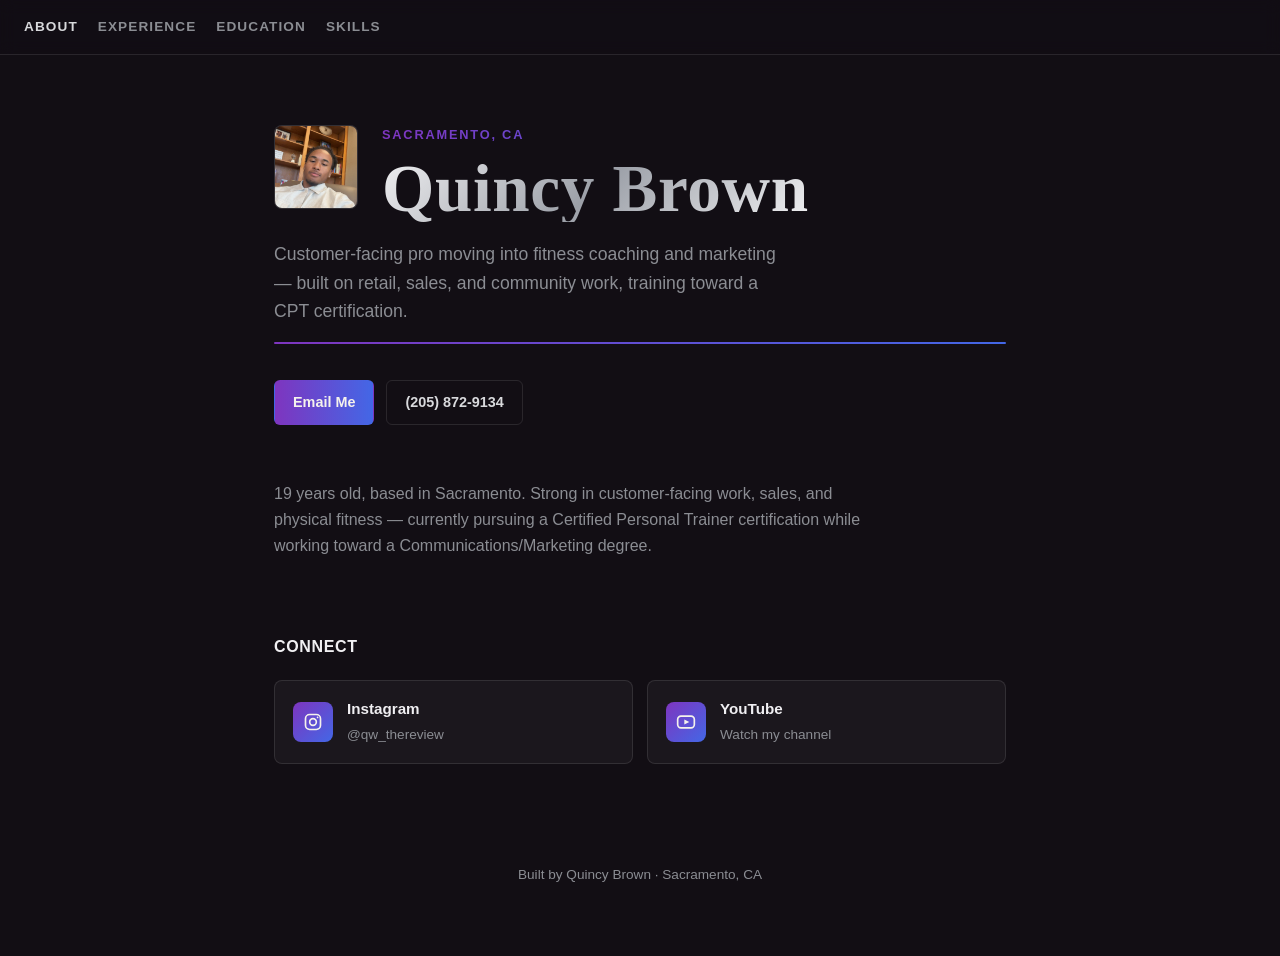
==== commit ffb7f5a4: "Add files via upload" ====
--- a/index.html
+++ b/index.html
@@ -43,6 +43,37 @@
     </p>
   </section>
 
+  <section id="connect" style="padding-top: 0;">
+    <h3 class="sub-head" style="margin-top: 0;">Connect</h3>
+    <div class="social-grid">
+      <a class="social-card" href="https://www.instagram.com/qw_thereview/" target="_blank" rel="noopener">
+        <span class="social-icon">
+          <svg viewBox="0 0 24 24" fill="none" stroke="#F5F2EC" stroke-width="2">
+            <rect x="3" y="3" width="18" height="18" rx="5"/>
+            <circle cx="12" cy="12" r="4"/>
+            <circle cx="17.5" cy="6.5" r="1" fill="#F5F2EC" stroke="none"/>
+          </svg>
+        </span>
+        <span>
+          <span class="social-name" style="display:block;">Instagram</span>
+          <span class="social-handle">@qw_thereview</span>
+        </span>
+      </a>
+      <a class="social-card" href="https://www.youtube.com/channel/UC8-WUOERwftiY5GIJmkV1qA" target="_blank" rel="noopener">
+        <span class="social-icon">
+          <svg viewBox="0 0 24 24" fill="none" stroke="#F5F2EC" stroke-width="2">
+            <rect x="2" y="5" width="20" height="14" rx="4"/>
+            <polygon points="10,9 16,12 10,15" fill="#F5F2EC" stroke="none"/>
+          </svg>
+        </span>
+        <span>
+          <span class="social-name" style="display:block;">YouTube</span>
+          <span class="social-handle">Watch my channel</span>
+        </span>
+      </a>
+    </div>
+  </section>
+
   <footer>
     Built by Quincy Brown &middot; Sacramento, CA
   </footer>
--- a/style.css
+++ b/style.css
@@ -241,6 +241,46 @@
 .edu-title { font-weight: 700; font-size: 1.05rem; color: #F0EFF2; }
 .edu-meta { color: var(--ink-soft); font-size: 0.9rem; margin-top: 2px; }
 
+/* ---------- Social cards ---------- */
+.social-grid {
+  display: grid;
+  grid-template-columns: repeat(auto-fit, minmax(220px, 1fr));
+  gap: 14px;
+  margin-top: 20px;
+}
+.social-card {
+  display: flex;
+  align-items: center;
+  gap: 14px;
+  padding: 16px 18px;
+  border: 1px solid var(--line);
+  border-radius: 8px;
+  background: var(--card);
+  text-decoration: none;
+  transition: border-color 0.15s ease;
+}
+.social-card:hover { border-color: var(--purple); }
+.social-icon {
+  flex-shrink: 0;
+  width: 40px;
+  height: 40px;
+  border-radius: 8px;
+  display: flex;
+  align-items: center;
+  justify-content: center;
+  background: linear-gradient(135deg, var(--purple), var(--blue));
+}
+.social-icon svg { width: 20px; height: 20px; }
+.social-name {
+  font-weight: 700;
+  font-size: 0.95rem;
+  color: #F0EFF2;
+}
+.social-handle {
+  font-size: 0.85rem;
+  color: var(--ink-soft);
+}
+
 /* ---------- Footer ---------- */
 footer {
   text-align: center;
